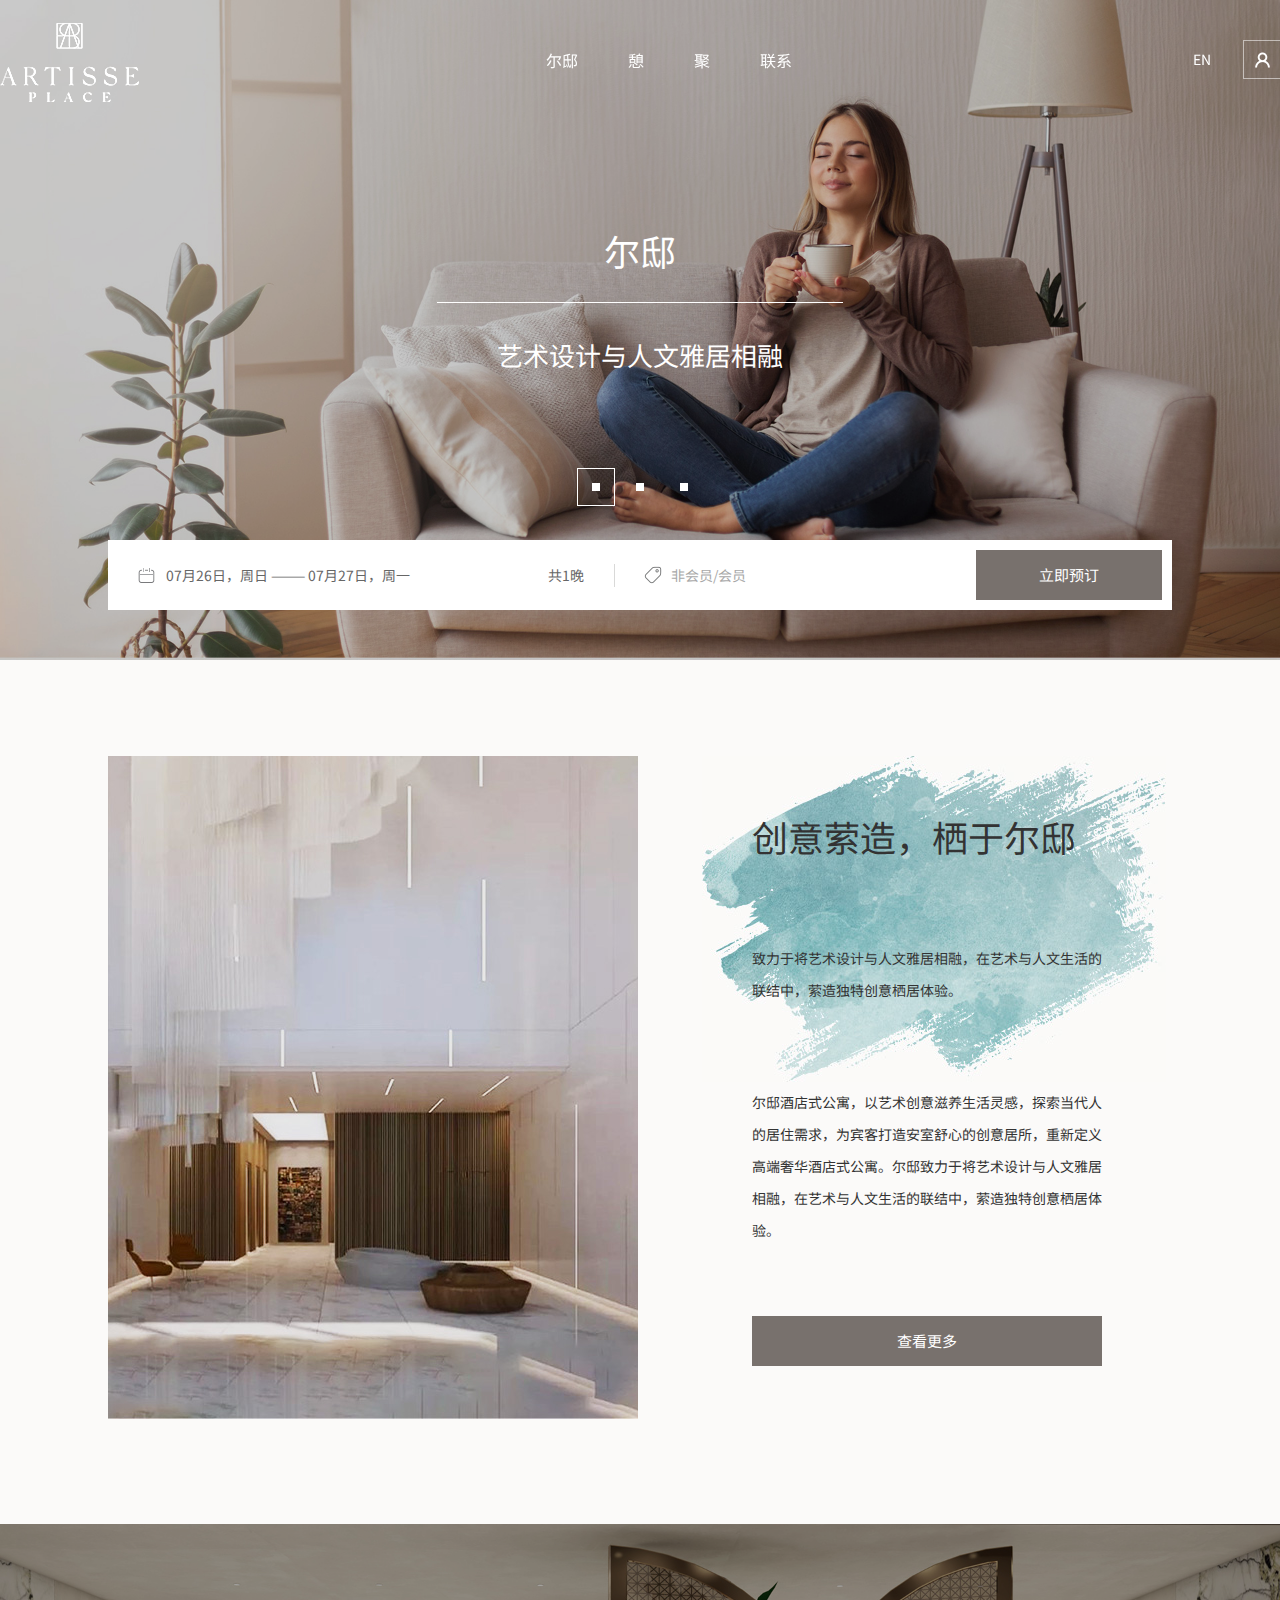
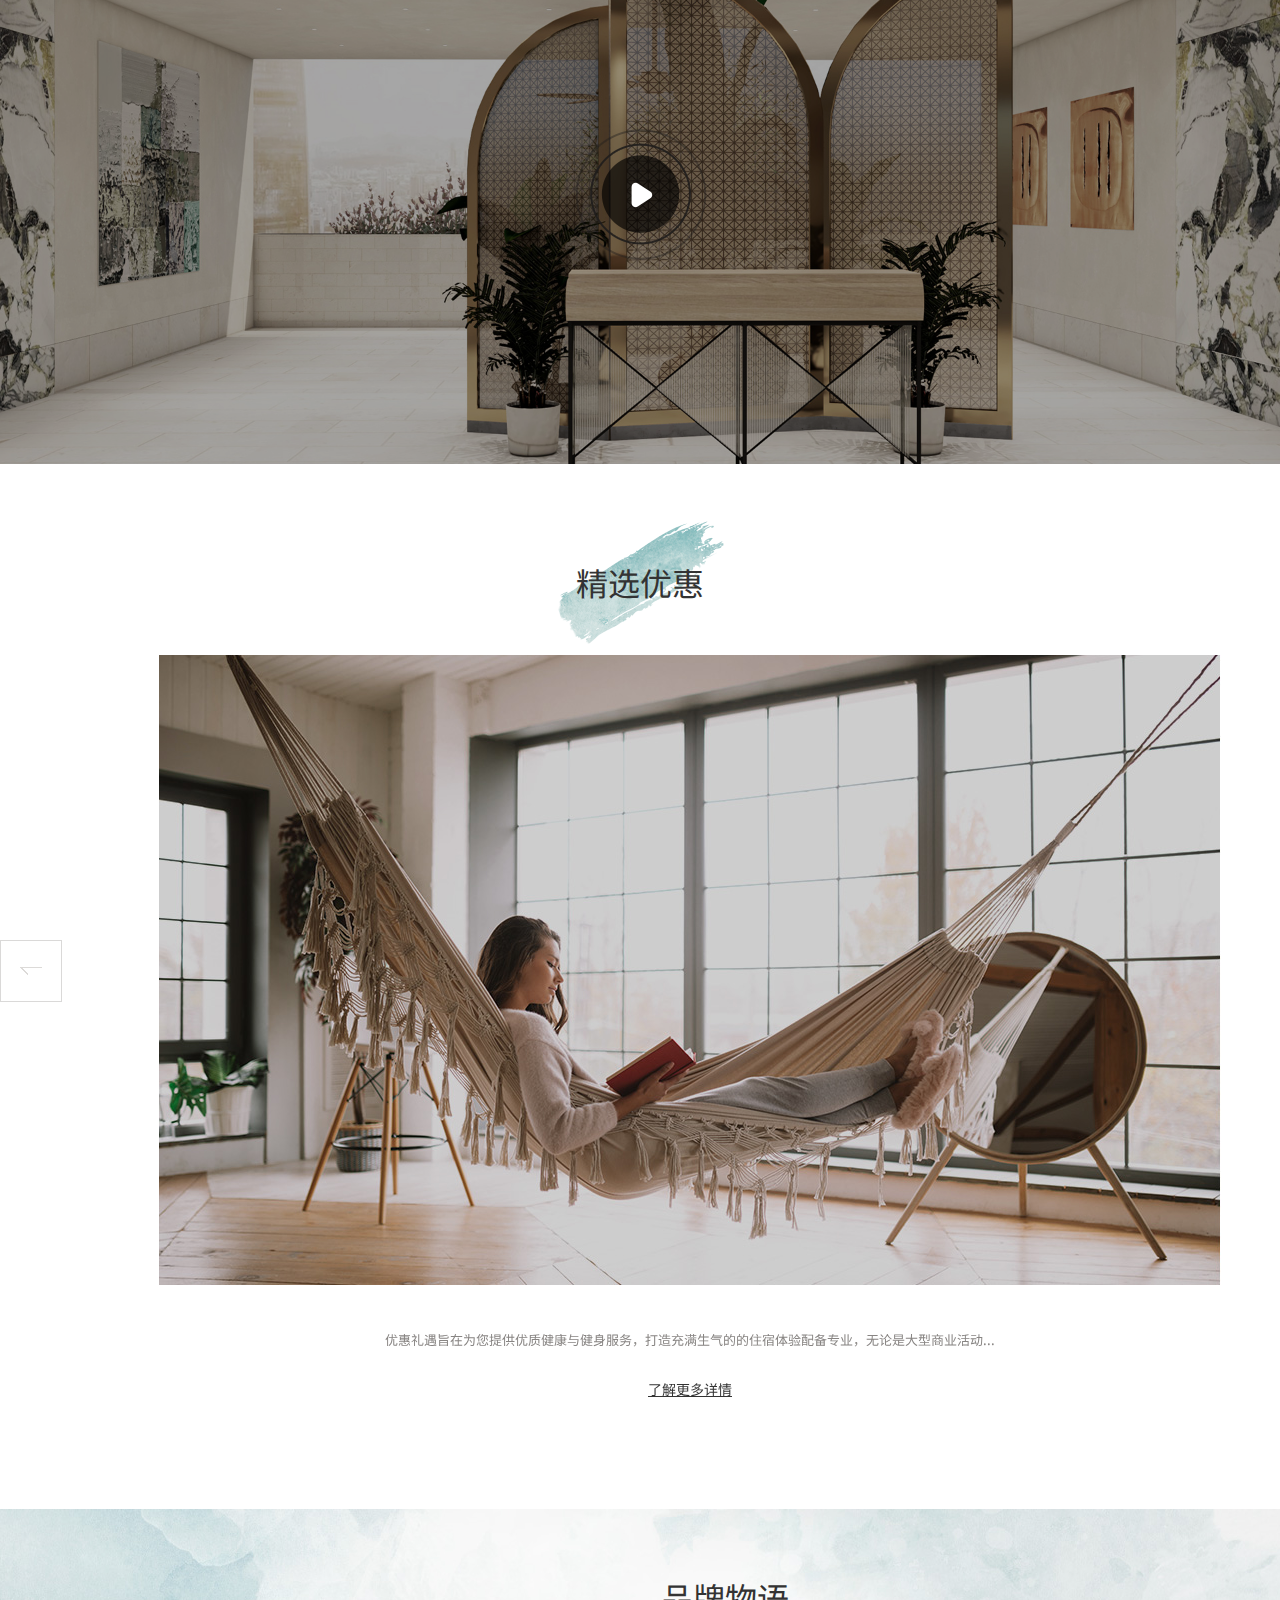
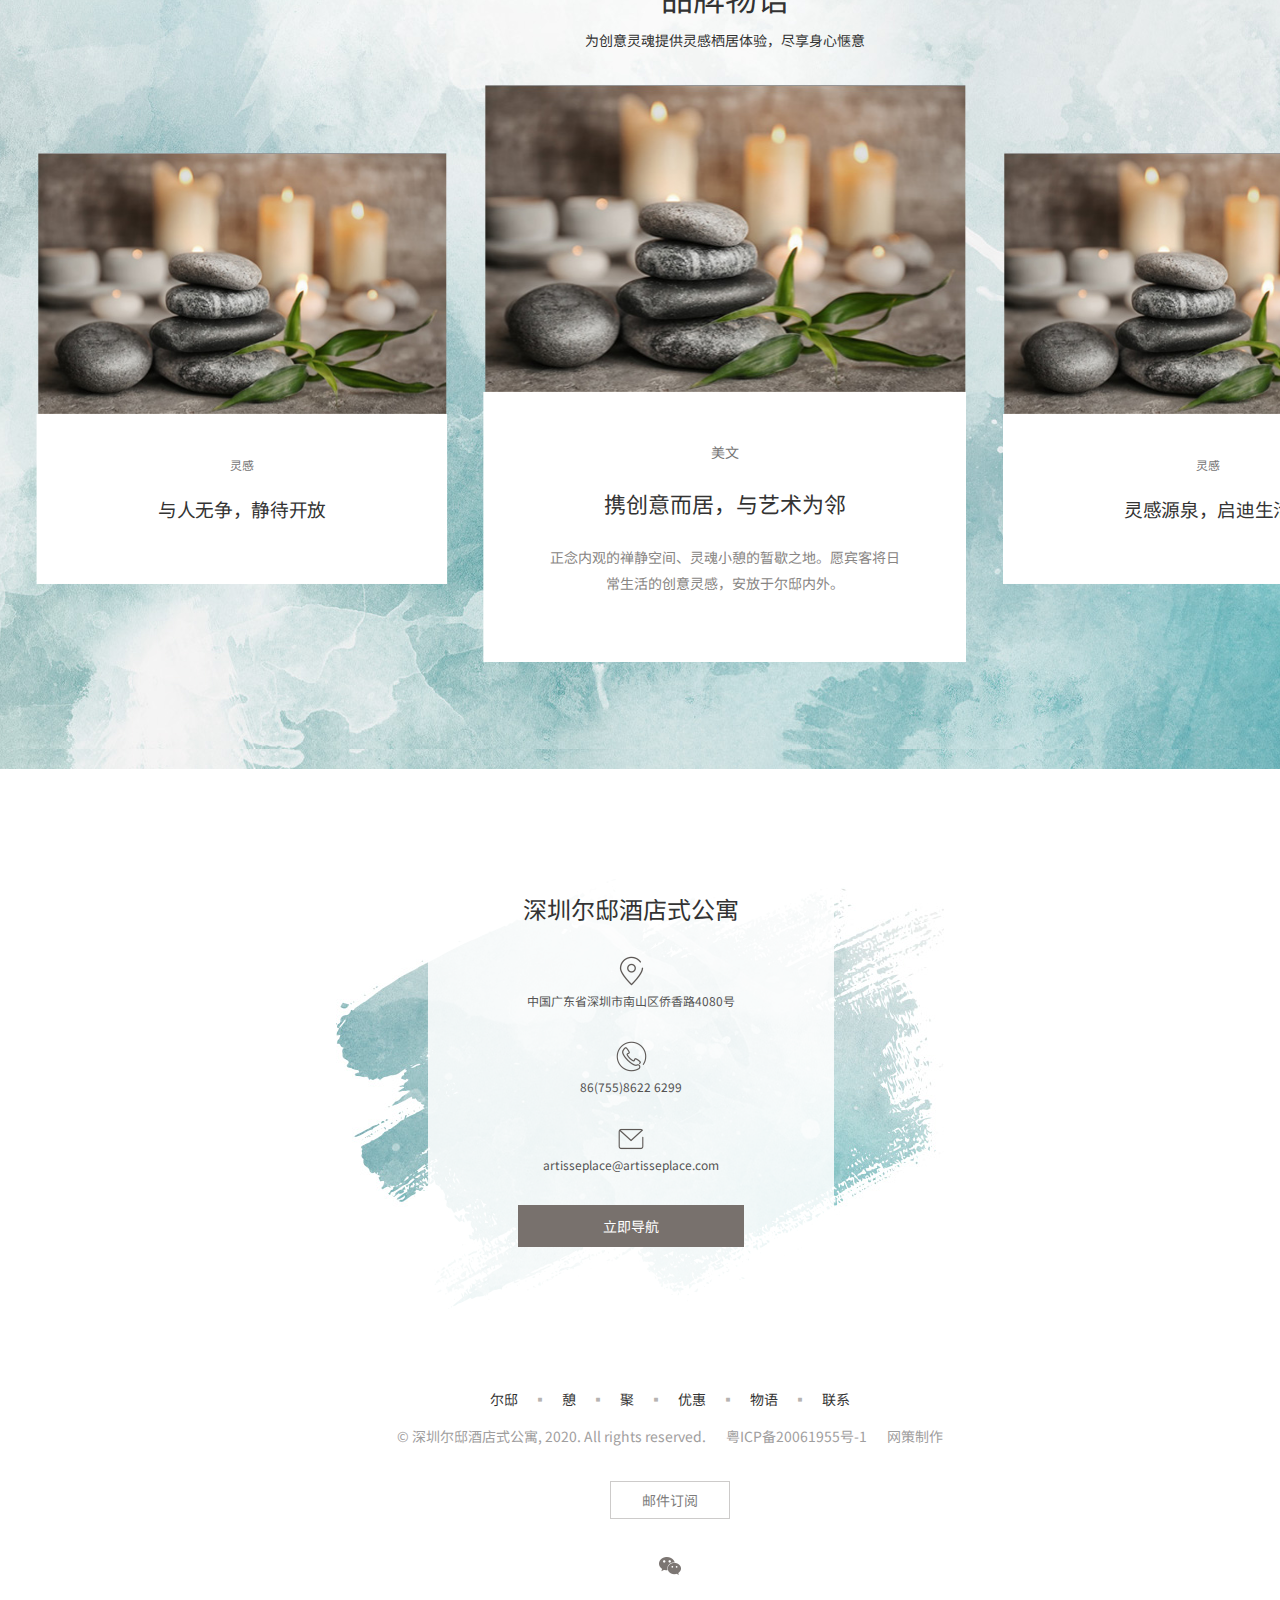
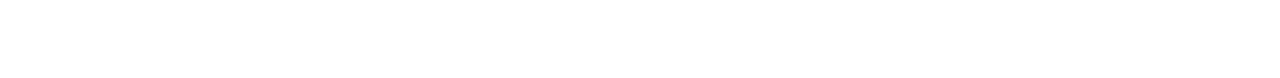
==== index.html @ f752b4be "no commit message" ====
<!DOCTYPE html>
<html>
	<head>
		<meta charset="utf-8">
		<meta http-equiv="X-UA-Compatible" content="IE=edge">
		<title>首页</title>
		<meta name="description" content="">
		<meta name=	"viewport" content="width=device-width, initial-scale=1">
		<link rel="stylesheet" href="https://fonts.googleapis.com/css?family=Noto+Sans+SC:100,300,400,500,700,900">
		<link rel="stylesheet" type="text/css" href="css/swiper.css"/>
		<link rel="stylesheet" type="text/css" href="css/date.css"/>
		<link rel="stylesheet" type="text/css" href="css/style.css"/>
		<link rel="stylesheet" type="text/css" href="css/main.css"/>
		<style type="text/css">
			
		</style>
	</head>
	<body>
		<div class="header">
			<div class="inner">	
				<div class="logo">
					<a href="index.html">
						<img src="images/logo.png" >
						<img class="i2" src="images/logoac.png" >
					</a>
				</div>
				<ul class="nav">
					<li><a href="index.html">尔邸</a></li>
					<li><a href="#about">憩</a></li>
					<li><a href="#room">聚</a></li>
					<li><a href="#concact">联系</a></li>
				</ul>
				<a href="" class="lang">预订</a>
				<a href="" class="lang imember"></a>
				<a href="" class="langN">EN</a>
			</div>
		</div>
		<div class="banner">
			<div class="swiper-container">
				<div class="swiper-wrapper">
					<div class="swiper-slide">
						<div class="img">
							<img src="images/banner_01.jpg" >
							<b></b>
						</div>
						<div class="cont">
							<h3>尔邸</h3>
							<p>艺术设计与人文雅居相融</p>	
						</div>
					</div>
					<div class="swiper-slide">
						<div class="img">
							<img src="images/banner_01.jpg" >
							<b></b>
						</div>
						<div class="cont">
							<h3>尔邸</h3>
							<p>艺术设计与人文雅居相融2</p>	
						</div>
					</div>
					<div class="swiper-slide">
						<div class="img">
							<img src="images/banner_01.jpg" >
							<b></b>
						</div>
						<div class="cont">
							<h3>尔邸</h3>
							<p>艺术设计与人文雅居相融3</p>	
						</div>
					</div>
				</div>
				<div class="swiper-pagination"></div>
			</div>
			<div class="book">
				<div class="idate">
					<div class="l">
						<span class="in"></span>
						<input type="text" id="beginDate" name="beginDate" class="date-check date_input start_data  gundong out-store"
						  readonly>
						   ——— 
						<span class="out"></span>
						<input type="text" id="endDate" name="endDate" class="date-leave date_input end_data gundong lean-store"
						  readonly>
					</div>
					<span class="r">
						共1晚
					</span>
					<div class="sy_pop_fix" style="position: relative;display: none;">
					  <div class="date_box">
					    <div class="zb_jt_up"><i class="jt_top"></i></div>
					    <div class="date_fix">
					      <div class="date_float fl" id="time_first">
					        <ul class="date_top">
					          <li class="date_left_j">
					            <div class="date_jt_icon"><i></i></div>
					          </li>
					          <code>2018</code>年
					          <label>9</label>月
					        </ul>
					        <dl class="date_dl">
					          <dt>
					            <a>日</a><a>一</a><a>二</a><a>三</a><a>四</a><a>五</a><a>六</a>
					          </dt>
					          <dd class="date_dd"><a trq="2018/09/01" txq="周六" class="date_ddhui"
					              style="margin-left: 246px;">1</a><a trq="2018/09/02" txq="周日" class="date_ddhui">2</a><a
					              trq="2018/09/03" txq="周一" class="date_ddhui">3</a><a trq="2018/09/04" txq="周二"
					              class="date_ddhui">4</a><a trq="2018/09/05" txq="周三" class="date_ddhui">5</a><a trq="2018/09/06"
					              txq="周四" class="date_ddhui">6</a><a trq="2018/09/07" txq="周五" class="date_ddhui">7</a><a
					              trq="2018/09/08" txq="周六" class="date_ddhui">8</a><a trq="2018/09/09" txq="周日"
					              class="date_ddhui">9</a><a trq="2018/09/10" txq="周一" class="date_ddhui">10</a><a
					              trq="2018/09/11" txq="周二" class="date_ddhui">11</a><a trq="2018/09/12" txq="周三"
					              class="date_ddhui">12</a><a trq="2018/09/13" txq="周四" class="date_ddhui">13</a><a
					              trq="2018/09/14" txq="周五" class="date_ddhui">14</a><a trq="2018/09/15" txq="周六"
					              class="date_ddhui">15</a><a trq="2018/09/16" txq="周日" class="date_ddhui">16</a><a
					              trq="2018/09/17" txq="周一" class="date_ddhui">17</a><a trq="2018/09/18" txq="周二"
					              class="date_ddhui">18</a><a trq="2018/09/19" txq="周三" class="date_ddhui">19</a><a
					              trq="2018/09/20" txq="周四" class="date_ddhui">20</a><a trq="2018/09/21" txq="周五">21</a><a
					              trq="2018/09/22" txq="周六">22</a><a trq="2018/09/23" txq="周日">23</a><a trq="2018/09/24"
					              txq="周一">24</a><a trq="2018/09/25" txq="周二">25</a><a trq="2018/09/26" txq="周三">26</a><a
					              trq="2018/09/27" txq="周四">27</a><a trq="2018/09/28" txq="周五">28</a><a trq="2018/09/29"
					              txq="周六">29</a><a class="dd_alast" trq="2018/09/30" txq="周日" trql="2018/10/01" txql="周一">30</a>
					          </dd>
					        </dl>
					      </div>
					      <div class="date_float fl" id="time_second">
					        <ul class="date_top">
					          <li class="date_right_j">
					            <div class="date_jt_icon"><i></i></div>
					          </li>
					          <code>2018</code>年
					          <label>10</label>月
					          <span class="date_close"></span>
					        </ul>
					        <dl class="date_dl">
					          <dt>
					            <a>日</a><a>一</a><a>二</a><a>三</a><a>四</a><a>五</a><a>六</a>
					          </dt>
					          <dd class="date_dd"><a trq="2018/10/01" txq="周一" style="margin-left: 41px;">1</a><a trq="2018/10/02"
					              txq="周二">2</a><a trq="2018/10/03" txq="周三">3</a><a trq="2018/10/04" txq="周四">4</a><a
					              trq="2018/10/05" txq="周五">5</a><a trq="2018/10/06" txq="周六">6</a><a trq="2018/10/07"
					              txq="周日">7</a><a trq="2018/10/08" txq="周一">8</a><a trq="2018/10/09" txq="周二">9</a><a
					              trq="2018/10/10" txq="周三">10</a><a trq="2018/10/11" txq="周四">11</a><a trq="2018/10/12"
					              txq="周五">12</a><a trq="2018/10/13" txq="周六">13</a><a trq="2018/10/14" txq="周日">14</a><a
					              trq="2018/10/15" txq="周一">15</a><a trq="2018/10/16" txq="周二">16</a><a trq="2018/10/17"
					              txq="周三">17</a><a trq="2018/10/18" txq="周四">18</a><a trq="2018/10/19" txq="周五">19</a><a
					              trq="2018/10/20" txq="周六">20</a><a trq="2018/10/21" txq="周日">21</a><a trq="2018/10/22"
					              txq="周一">22</a><a trq="2018/10/23" txq="周二">23</a><a trq="2018/10/24" txq="周三">24</a><a
					              trq="2018/10/25" txq="周四">25</a><a trq="2018/10/26" txq="周五">26</a><a trq="2018/10/27"
					              txq="周六">27</a><a trq="2018/10/28" txq="周日">28</a><a trq="2018/10/29" txq="周一">29</a><a
					              trq="2018/10/30" txq="周二">30</a><a class="dd_alast" trq="2018/10/31" txq="周三" trql="2018/11/01"
					              txql="周四">31</a></dd>
					        </dl>
					      </div>
					    </div>
					  </div>
					</div>
				</div>
				<div class="ismember">
					非会员/会员
					<span class="b"></span>
				</div>
				<a href="" class="hover btns">立即预订</a>
			</div>
		</div>
		<div class="tag" id="about"></div>
		<div class="about">
			<div class="inners clear">
				<div class="l">
					<img src="images/iimg_03.jpg" >
				</div>
				<div class="r">
					<h3>创意萦造，栖于尔邸</h3>
					<p>致力于将艺术设计与人文雅居相融，在艺术与人文生活的联结中，萦造独特创意栖居体验。</p>
					<p>尔邸酒店式公寓，以艺术创意滋养生活灵感，探索当代人的居住需求，为宾客打造安室舒心的创意居所，重新定义高端奢华酒店式公寓。尔邸致力于将艺术设计与人文雅居相融，在艺术与人文生活的联结中，萦造独特创意栖居体验。</p>
					<a href="" class="hover btn">查看更多</a>
				</div>
			</div>
		</div>
		<div class="ivideo">
			<video id="ivideo" loading="lazy" poster="images/iimg_10.jpg">
				<source src="images/video.mp4">
			</video>
			<b></b>
			<img class="img" src="images/vp.png" >
		</div>
		<h3 class="ititle">精选优惠</h3>
		<div class="swiper-container inners iyouhui">
			<div class="swiper-wrapper">
				<div class="swiper-slide">
					<div class="c">
						<img src="images/iimg_13.jpg" >
						<p>优惠礼遇旨在为您提供优质健康与健身服务，打造充满生气的的住宿体验配备专业，无论是大型商业活动...</p>
						<a href="">了解更多详情</a>
					</div>
				</div>
				<div class="swiper-slide">
					<div class="c">
						<img src="images/iimg_13.jpg" >
						<p>优惠礼遇旨在为您提供优质健康与健身服务，打造充满生气的的住宿体验配备专业，无论是大型商业活动...</p>
						<a href="">了解更多详情</a>
					</div>
				</div>
			</div>
			<div class="swiper-button-next"></div>
			<div class="swiper-button-prev"></div>
		</div>
		<div class="ipinpai">
			<div class="inner">
				<img class="bg" src="images/bg_16.jpg" >
				<div class="swiper-container">
					<h2>品牌物语</h2>
					<p class="p3">为创意灵魂提供灵感栖居体验，尽享身心惬意</p>
					<div class="swiper-wrapper">
						<div class="swiper-slide">
							<img src="images/iimg_17.jpg" >
							<div class="c">
								<p class="p">美文</p>
								<h3>携创意而居，与艺术为邻</h3>
								<p class="p2">正念内观的禅静空间、灵魂小憩的暂歇之地。愿宾客将日常生活的创意灵感，安放于尔邸内外。</p>
							</div>
						</div>
						<div class="swiper-slide">
							<img src="images/iimg_17.jpg" >
							<div class="c">
								<p class="p">灵感</p>
								<h3>灵感源泉，启迪生活</h3>
								<p class="p2">正念内观的禅静空间、灵魂小憩的暂歇之地。愿宾客将日常生活的创意灵感，安放于尔邸内外。</p>
							</div>
						</div>
						<div class="swiper-slide">
							<img src="images/iimg_17.jpg" >
							<div class="c">
								<p class="p">灵感</p>
								<h3>与人无争，静待开放</h3>
								<p class="p2">正念内观的禅静空间、灵魂小憩的暂歇之地。愿宾客将日常生活的创意灵感，安放于尔邸内外。</p>
							</div>
						</div>
					</div>
				</div>
				<div class="swiper-button-next"></div>
				<div class="swiper-button-prev"></div>
			</div>
		</div>
		<div class="concact">
			<div class="c">
				<h3>深圳尔邸酒店式公寓</h3>
				<img src="./images/dizhi.png" >
				<p>中国广东省深圳市南山区侨香路4080号</p>
				<img src="./images/tel.png" >
				<p>86(755)8622 6299</p>
				<img src="./images/email.png" >
				<p>artisseplace@artisseplace.com</p>
				<a href="https://amap.com/search?query=南山区侨香路4080号" class="hover btn" target="_blank">立即导航</a>
			</div>
		</div>
		<div class="inner footer">
			<p class="p1"><a href="#room">尔邸</a><i>▪</i><a href="#about">憩</a><i>▪</i><a href="#sheshi">聚</a><i>▪</i><a href="#contact">优惠</a><i>▪</i><a href="#contact">物语</a><i>▪</i><a href="#contact">联系</a></p>
			<p class="p2">© 深圳尔邸酒店式公寓, 2020. All rights reserved.<a href="http://beian.miit.gov.cn" target="_blank">粤ICP备20061955号-1</a><a href="http://www.net-tactic.com/" target="_blank">网策制作</a></p>
			<a href="mailto:artisseplace@artisseplace.com" class="iemail">邮件订阅</a>
			<div class="hover wechat">
				<div class="wechati">
					官方微信
					<img src="images/wechati.png" >
				</div>
			</div>
		</div>
	</body>
	<script src="js/jquery.js" type="text/javascript" charset="utf-8"></script>
	<script src="js/date.js" type="text/javascript" charset="utf-8"></script>
	<script src="js/swiper.js" type="text/javascript" charset="utf-8"></script>
	<script src="js/main.js" type="text/javascript" charset="utf-8"></script>
	<script type="text/javascript">
		function nav(top){
			if(top>0){
				$('.header').addClass('ac');
			}else{
				$('.header').removeClass('ac');
			}
		};
		$(document).scroll(function(){
			nav($(this).scrollTop());
		});
		nav($(document).scrollTop());
		
		$('.ivideo .img').click(function(){
			$(this).hide();
			document.getElementById('ivideo').play();
		});
		
		var swiper = new Swiper('.banner .swiper-container', {
				pagination: '.banner .swiper-pagination',
				paginationClickable: true,
				effect: 'fade'
			});
		var swiper2 = new Swiper('.swiper-container.iyouhui', {
				nextButton: '.iyouhui .swiper-button-next',
				prevButton: '.iyouhui .swiper-button-prev',
			});
		var swiper3 = new Swiper('.ipinpai .swiper-container', {
				slidesPerView: 3,
				centeredSlides: true,
				loop: true,
				nextButton: '.ipinpai .swiper-button-next',
				prevButton: '.ipinpai .swiper-button-prev',
			});
	</script>
</html>
---- css/date.css ----
@charset "utf-8";
.date_box{  position:absolute; left:50%; margin-left:-335px;  top:176px;width:658px; height:377px;background-color:#fff; border: 1px solid #d4d4d4; border-radius:5px; -webkit-border-radius:5px;-moz-border-radius:5px;-o-border-radius:5px;  z-index:100;font-family:"微软雅黑";color:#000; font-size:12px; display:none;}
.date_box div.zb_jt_up{ width: 20px;height: 10px; overflow:hidden; display: inline-block;left:50%;margin-left:-292px;position:absolute;top:-8px;}
.date_box i.jt_top{background-position:-294px 0;width:400px; height: 322px;position: relative\9;left:-294px\9;top: 0px\9;}
.date_float{width:288px;display: inline-block;}
/* #time_first{ margin:0px 40px 0 18px;} */
#time_second{margin-left: 75px;}
.date_top{
  text-align:center; 
  position:relative !important; 
  line-height:18px !important; 
  font-size:20px; 
  color:#535353; 
  width:288px !important; 
  padding:23px 0px 23px; 
  float:left;
  height: auto  !important;
  border: none  !important;
}

.date_left_j{ cursor:pointer;width:25px;height:25px; position:absolute; left:0px; top:17px; overflow:hidden; background:#fff; border:1px solid #90704D; border-radius:50%;-webkit-border-radius:50%;-moz-border-radius:50%;-o-border-radius:50%; }
.date_left_j div.date_jt_icon{ width: 10px; height: 16px; overflow:hidden; margin:4px 0 0 6px;}
.date_left_j div.date_jt_icon i{ background-position:-89px -24px; width: 400px;height:322px; position: relative\9;left:-89px\9;
top: -24px\9;}
.date_left_j.jton{background:#90704D;}
.date_left_j.jton div.date_jt_icon i{background-position:-103px -24px; width: 400px;height:322px; position: relative\9;left:-103px\9;
top: -24px\9;}
.date_right_j{ cursor:pointer;width:25px;height:25px; position:absolute; right:0; top:17px; overflow:hidden;background:#fff; border:1px solid #90704D; border-radius:50%;-webkit-border-radius:50%;-moz-border-radius:50%;-o-border-radius:50%; }
.date_right_j div.date_jt_icon{ width: 10px; height: 16px; overflow:hidden; margin:4px 0 0 8px;}
.date_right_j div.date_jt_icon i{background-position:-117px -24px;width: 400px;height:322px; position: relative\9;left:-117px\9;
top: -24px\9;}
.date_right_j.jton{background:#90704D;}
.date_right_j.jton div.date_jt_icon i{background-position:-131px -24px;width: 400px;height:322px; position: relative\9;left:-131px\9;
top: -24px\9;}
.date_top code{ font-family:"微软雅黑";}
.date_top label{font-family:"微软雅黑";}

.date_dl{ width:288px; float:left; height:299px; overflow:hidden;}
.date_dl dt{ width:288px; float:left;overflow:hidden; height:21px; line-height:21px; font-size:14px; color:#b0b0b0; margin-bottom:4px;}
.date_dl dt a{ font-size:14px;color:#535353; cursor:default; width:41px; float:left; _display:inline; text-align:center;}

.date_dl dd{ width:288px; float:left; overflow:hidden; height:277px;line-height:42px;color:#ee7307; text-align:center;}
.date_dl dd a{cursor:pointer; width:42px; height:35px;float:left;_display:inline; text-align:center; font-size: 16px; line-height:35px; color:#535353; background-color:#fff; border:1px solid #bcbcbc; margin-right:-1px;margin-bottom:-1px;}
.date_dl dd a:hover{color:#fff;  background-color:#C0191F;}
.date_dl dd a.date_ddhui{color:#d4d4d4; cursor:default; background-color:#fff;}

.date_check{ width:290px; padding:116px 0px 104px 0px; font:normal 20px/20px "微软雅黑"; color:#b0b0b0; text-align:center;}
.date_check b{display:block; font:normal 100px/100px "微软雅黑"; color:#8d8b00; padding:18px 0px 23px 0px;}
.date_check span{ font-size:16px;}
.date_check code{ font-size:16px; padding-left:21px;}
.date_box.right div.zb_jt_up{margin-left:-85px;}
.date_dl dd a.hover_before{ color:#000; background:#f5f5f5;}
.date_dl dd a.date_cur,.date_dl dd a.hover_before:hover{color:#fff;  background-color:#78716d;}
.date_dl dd a.cur{color:#d4d4d4; cursor:default; background-color:#fff;}
.sy_pop_fix .date_box.right div.zb_jt_up{margin-left:-70px;}



/* 首页 */
.data-shijiantime{
	position: absolute;
	top: 55px;
	left: 0;
	width: 731px;
	height: 315px;
	background: #fff;
  overflow: hidden;
  display: none;
}
.sdag-sanvf{
	position: relative;
}
.date_box{
	
	top:42px;
	left: 334px;
	border-radius: 2;
	border-color:#d7d7d7;
	width: 731px;
	height: 315px;
	display: block;
}
.date_left_j{
	border:none;
	background: url(../images/iconleft.png) no-repeat center !important;
}
.date_right_j{
	border:none;
	background: url(../images/iconright.png) no-repeat center !important;
}
.date_dl dd a{
	border:none;
}
/* .date_dl dd a.hover_before{
	background: #e1eef8;
} */
.date_dl dd a:hover,.date_dl dd a.date_cur,.date_dl dd a.hover_before:hover{
	background: #78716d;
	color:#fff;
}
.date_dl dt{
	border-bottom: 2px solid #e6e6e6;
	padding-bottom: 10px;
}
---- css/style.css ----
* {
	padding: 0;
	margin: 0;
	font-family: 'Noto Sans SC', Arial, Helvetica, sans-serif;
}

h1,
h2,
h3,
h4,
h5,
h6,i {
	font-weight: normal;
	font-style: inherit;
}

input {
	outline: none;
	font-size: 14px;
}

ul,
ol,
dl {
	list-style: none;
}

a {
	text-decoration: none;
	color: #333;
}
img{
	max-width: 100%;
	max-height: 100%;
	border: 0;
	vertical-align: middle;
}
.inner,.inners,.innern{
	width: 	1340px;
	margin: 0 auto;
	position: relative;
}
.inners{
	width: 1064px;
}
.innern{
	width: 1200px;
}
body,
html {
	color: #333;
	font-size: 14px;
	overflow-x: hidden;
}
a:hover {
	text-decoration: underline;
}
.hover:hover{
	opacity: .8;
}
.clear{
	overflow: hidden;
}
.header{
				height: 120px;
				line-height: 120px;
				position: fixed;
				width: 100%	;
				z-index: 999;
				transition: all .5s;
			}
			.header .logo{
				float: left;
			}
			.header .logo .i2,.header.ac .logo img{
				display: none;
			}
			.header.ac .logo .i2{
				display: inline;
			}
			.header .nav{
				float: left;
				padding-left: 382px;
			}
			.header .lang{
				float: right;
				height: 37px;
				line-height: 37px;
				text-align: center;
				border: 1px solid #fff;
				border-color: rgba(255,255,255,.54);
				color: #fff;
				margin: 40px 0 0;
				padding: 0 15px;
			}
			.header .imember{
				padding: 0;
				border-right: none;
				width: 36px;
				background: url(../images/user.png) no-repeat center;
			}
			.header.ac .lang{
				border-color: #ddd;
				color: #fff;
				background-color: #736c68;
				border-color: #736c68;
			}
			.header.ac .langN{
				color: #5c5957;
			}
			.header.ac .imember{
				background-color: #827b76;
				border-color: #827b76;
			}
			.header.ac{
				background: #fff;
				box-shadow: 0 0 5px #ddd;
				transition: all .5s;
			}
			.header .nav li{
				float: left;
				padding: 0 25px;
				font-size: 16px;
			}
			.header .nav a{
				color: #fff;
			}
			.header.ac .nav a{
				color: #333;
			}
			.banner{
				/* height: 100vh; */
				position: relative;	
			}
			.banner .img img,.banner .img video{
				width: 100%;
				height: 100%;
				max-width: inherit;
				object-fit: cover;
				display: block;
			}
			.banner .img{
				position: relative;
				height: 100%;
			}
			.banner .swiper-pagination-bullet{
				background: #fff;
				border-radius: 0;
				opacity: 1;
				margin: 0 18px !important;
				position: relative;
			}
			.banner .swiper-pagination{
				bottom: 165px;
			}
			.banner .swiper-pagination-bullet-active:before{
				content: '';
				width: 36px;
				height: 36px;
				border: 1px solid #fff;
				position: absolute;
				left: -15px;
				top: -15px;
			}
			.banner b{
				position: absolute;
				width: 100%;
				height: 100%;
				background: #000;
				opacity: .21;
				filter: alpha(opacity=21);
				left: 0;
				top: 0;
			}
			.banner .cont{
				width: 406px;
				left: 50%;
				top: 30%;
				color: #fff;
				position: absolute;
				z-index: 9;
				text-align: center;
				line-height: 104px;
				margin-left: -203px;
			}
			.banner h3{
				font-size: 36px;
				border-bottom: 1px solid #fff;
			}
			.banner p{
				font-size: 26px;
			}
			.iyouhui .swiper-button-next,.iyouhui .swiper-button-prev,.ipinpai .swiper-button-next,.ipinpai .swiper-button-prev{
				width: 60px;
				height: 60px;
				border: 1px solid #969291;
				background: url(../images/arrowl.png) no-repeat center;
				transition: all .3s;
				left: 0;
				top: 285px;
				margin: 0;
			}
			.ipinpai .swiper-button-next,.ipinpai .swiper-button-prev{
				top: 445px;
				left: -62px;
			}
			.iyouhui .swiper-button-next,.ipinpai .swiper-button-next{
				background-image: url(../images/arrowr.png);
				left: auto;
				right: 0;
			}
			.ipinpai .swiper-button-next{
				right: -62px;
			}
			.iyouhui .swiper-button-prev:hover,.ipinpai .swiper-button-prev:hover{
				background: #776861 url(../images/arrowlac.png) no-repeat center;
				transition: all .3s;
			}
			.iyouhui .swiper-button-next:hover,.ipinpai .swiper-button-next:hover{
				background: #776861 url(../images/arrowrac.png) no-repeat center;
				transition: all .3s;
			}
			.hovers:hover{
				background-color: #776861 !important;
				color: #fff !important;
				transition: all .3s;
				border-color: #776861;
			}
			.footer{
				text-align: center;
				padding: 80px 0 90px;
			}
			.footer .p1 i{
				color: #b6b3b1;
				padding: 0 15px;
			}
			.footer .p2{
				color: #9f9e9e;
			}
			.footer .p2 a{
				color: #9f9e9e;
				margin-left: 20px;
			}
			.footer .p1{
				padding: 0 0 17px;
			}
			.footer .wechat{
				height: 44px;
				width: 44px;
				line-height: 44px;
				margin: 25px auto 0;
				background: url(../images/wechat.png) no-repeat center;
				position: relative;
			}
			.tag{
				position: relative;
				top: -120px;
			}
			.wechati{
				padding: 10px 15px 15px;
				box-shadow: 0 0 8px #ccc;
				font-size: 16px;
				text-align: center;
				line-height: 36px;
				background: #fff;
				width: 140px;
				position: absolute;
				bottom: 50px;
				left: -63px;
				display: none;
			}
			.wechat:hover .wechati{
				display: block;
				color: #333;
			}
---- css/main.css ----
.header .langN{
				float: right;
				line-height: 39px;
				margin: 40px 32px 0 0;
				color: #fff;
			}
			.book{
				position: absolute;
				background: #fff;
				line-height: 50px;
				height: 50px;
				left: 50%;
				margin-left: -532px;
				bottom: 50px;
				z-index: 9;
				width: 1044px;
				padding: 10px;
			}
			.idate{
				float: left;
				width: 418px;
				padding:0 30px 0 48px;
				background: url(../images/date.png) no-repeat 20px center;
				color: #666;
			}
			.idate .l{
				float: left;
				position: relative;
				width: 255px;
			}
			.idate .r{
				float: right;
			}
			.ismember{
				float: left;
				padding-left: 57px;
				position: relative;
				background: url(../images/ismember.png) no-repeat 30px center;
				color: #a8a8a8;
			}
			.ismember .b{
				position: absolute;
				width: 1px;
				height: 23px;
				background: #d9d9d8;
				top: 14px;
				left: 0;
			}
			.book .btns{
				float: right;
				width: 186px;
				text-align: center;
				color: #fff;
				background: #78716d;
				font-size: 15px;
			}
			.about{
				padding: 96px 0 105px;
				background: #fbfaf9;
			}
			.about .l{
				float: left;
			}
			.about .r{
				float: right;
				width: 350px;
				background: url(../images/bg_03.jpg) no-repeat;
				padding: 54px 70px 0 50px;
			}
			.about h3{
				font-size: 36px;
			}
			.about .r p{
				line-height: 32px;
				padding: 80px 0 0;
			}
			.about .btn{
				width: 100%;
				line-height: 50px;
				display: block;
				background: #78716d;
				text-align: center;
				font-size: 15px;
				color: #fff;
				margin: 70px 0 0;
			}
			.ivideo{
				position: relative;
			}
			.ivideo b{
				position: absolute;
				width: 100%;
				height: 100%;
				opacity: .35;
				filter: alpha(opacity=35);
				top: 0;
				left: 0;
				background: #000;
			}
			.ivideo video{
				display: block;
				width: 100%;
				object-fit:fill; 
			}
			.ivideo .img{
				position: absolute;
				left: 50%;
				top: 50%;
				margin: -65px 0 0 -65px;
				cursor: pointer;
			}
			.ititle{
				line-height: 146px;
				text-align: center;
				font-size: 32px;
				background: url(../images/ibg.png) no-repeat center;
				margin: 45px 0 0;
			}
			.iyouhui{
				width: 1380px;
			}
			.iyouhui .c{
				text-align: center;
				width: 1064px;
				margin: 0 auto;
			}
			.iyouhui .c p{
				color: #888583;
				font-size: 13px;
				padding: 45px 0 30px;
			}
			.iyouhui .c a{
				text-decoration: underline;
			}
			.swiper-button-next:after,.swiper-button-prev:after{
				display: none;
			}
			.ipinpai .swiper-slide {
			  text-align: center;
			  transition: 300ms;
			  transform: scale(0.85);
			  margin: 30px 0 0;
			}
			.ipinpai .swiper-slide-active,.ipinpai .swiper-slide-duplicate-active{
			  transform: scale(1);
			  margin: 0;
			}
			.ipinpai .inner{
				width: 1450px;
				height: 860px;
			}
			.ipinpai .c{
				height: 200px;
				background: #fff;
				padding: 0 60px;
			}
			.ipinpai .bg{
				position: absolute;
				max-width: inherit;
				max-height: inherit;
				margin-left: -235px;
				top: 0;
			}
			.ipinpai .p{
				color: #767575;
				padding: 50px 0 0;
			}
			.ipinpai .p2{
				color: #888583;
				line-height: 26px;
				display: none;
			}
			.ipinpai h3{
				font-size: 22px;
				padding: 25px 0;
			}
			.ipinpai .swiper-slide-active .c{
				height: 270px;
			}
			.ipinpai .swiper-slide-active .p2{
				display: block;
			}
			.ipinpai h2{
				font-size: 32px;
				text-align: center;
				padding: 65px 0 10px;
			}
			.ipinpai .p3{
				text-align: center;
				padding: 0 0 35px;
			}
			.ipinpai{
				margin: 110px 0;
			}
			.concact{
				width: 406px;
				padding: 0 110px 0 92px;
				margin: 0 auto;
				background: url(../images/bg_21.jpg) no-repeat;
				height: 430px;
			}
			.concact .c{
				background: #fff;
				background: rgba(255,255,255,.85);
				padding: 0 90px;
				text-align: center;
				height: 100%;
			}
			.concact .c p{
				font-size: 12px;
				line-height: 30px;
				color: #545353;
				padding: 0 0 25px;
			}
			.concact h3{
				font-size: 24px;
				padding: 12px 0 30px;
			}
			.concact .btn{
				line-height: 42px;
				display: block;
				color: #fff;
				background: #78716d;
			}
			.iemail{
				display: block;
				width: 118px;
				line-height: 36px;
				border: 1px solid #cdcbca;
				text-align: center;
				margin: 35px auto 0;
				color: #7d7c7c;
			}
			.idate .l input{
				width: 105px;
				border: none;
				height: 50px;
				color: #666;
				left: 0;
				position: absolute;
				opacity: 0;
				filter: alpha(opacity=0);
				cursor: pointer;
			}
			.idate .l #endDate{
				left: auto;
				right: 0;
			}
			.book .date_box{
				top: 60px;
				left: 277px;
				width: 700px;
				padding-left: 45px;
			}
			.header.headers{
				position: static;
			}
			.body{
				background: #f9f8f5;
			}
			.books{
				position: static;
				margin: 50px auto;
				width: auto;
			}
			.books .idate{
				width: 360px;
			}
			.books .tel{
				float: right;
				padding: 0 26px 0 40px;
			}
			.books .tel span{
				font-size: 18px;
			}
			.bookt .l{
				float: left;
			}
			.bookt .r{
				float: right;
				width: 54px;
				line-height: 54px;
				height: 54px;
				text-align: center;
				color: #fff;
				font-size: 28px;
				background: #736c68;
			}
			.bookt .rs{
				float: right;
				text-align: right;
				line-height: 27px;
				padding-right: 10px;
			}
			.bookt .rs p{
				font-size: 16px;
				font-weight: bold;
			}
			.bookt .rs a{
				color: #807b77;
				font-size: 13px;
			}
			.bookt .l h3{
				font-size: 18px;
				font-weight: bold;
				padding: 0 0 5px;
			}
			.bookt .l p{
				font-size: 13px;
			}
			.bookt .l a{
				margin: 0 55px 0 25px;
				font-weight: bold;
				text-decoration: underline;
			}
			.bookl .i{
				background: #fff;
				overflow: hidden;
				border: 1px solid #e5e5e5;
				margin: 40px 0 0;
			}
			.bookl .i:first-child{
				margin: 25px 0 0;
			}
			.bookl .img{
				float: left;
				position: relative;
			}
			.bookl .c{
				float: left;
				padding: 0 40px;
				border-right: 1px solid #eeede9;
				width: 380px;
				position: relative;
				height: 298px;
			}
			.bookl .c h3{
				font-size: 22px;
				font-weight: bold;
				padding: 30px 0 20px;
			}
			.bookl .c .p{
				font-size: 12px;
				line-height: 25px;
				padding: 0 0 35px;
			}
			.bookl .icon .s{
				float: left;
				text-align: center;
				padding-right: 60px;
				font-size: 12px;
			}
			.bookl .icon .ii{
				line-height: 32px;
				padding: 0 0 5px;
			}
			.bookl .icon{
				width: 450px;
			}
			.bookl .ybtn{
				position: absolute;
				width: 154px;
				line-height: 47px;
				height: 47px;
				text-align: center;
				bottom: -1px;
				left: 0;
				cursor: pointer;
				border:1px solid transparent;
			}
			.bookl .ybtn.ac{
				border-color:#E5E5E5;
				border-bottom-color: #fff;
			}
			.bookl .ybtn img{
				margin-left: 8px;
			}
			.bookl .ybtn .i2,.bookl .ybtn.ac img{
				display: none;
			}
			.bookl .ybtn.ac .i2{
				display: inline;
			}
			.bookl .check{
				float: left;
				width: 22px;
				height: 22px;
				background: url(../images/bcheck.png) no-repeat center;
				border: 1px solid #e9e6dd;
				margin: 15px 18px 0 0;
			}
			.bookl .r{
				padding: 0 40px;
				float: left;
				width: 258px;
			}
			.bookl .rr{
				float: left;
				font-size: 12px;
			}
			.bookl .rr .ys{
				text-decoration: line-through;
				color: #828282;
				font-size: 26px;
				padding-right: 10px;
			}
			.bookl .rr .ys i{
				font-size: 12px;
			}
			.bookl .rr .xj i{
				font-size: 30px;
				font-weight: bold;
			}
			.bookl .rr p{
				padding: 5px 0 0;
			}
			.bookl .p2{
				padding: 25px 0 0;
			}
			.bookl .btn{
				display: block;
				line-height: 48px;
				border: 1px solid #c4c4c4;
				font-size: 16px;
				font-weight: bold;
				text-align: center;
				margin: 115px 0 0;
			}
			.bookl .img span{
				position: absolute;
				width: 64px;
				text-align: center;
				line-height: 30px;
				color: #fff;
				font-size: 12px;
				left: 20px;
				bottom: 20px;
				background: #000;
				background: rgba(0,0,0,.54);
				cursor: pointer;
			}
			.bookl .img span img{
				margin: -2px 4px 0 0;
			}
			.bookl .b{
				width: 100%;
				float: left;
				padding: 0 0 33px;
				border-top: 1px solid #e5e5e5;
				display: none;
			}
			.bookl li{
				width: 246px;
				float: left;
				padding:35px 0 0 52px;
			}
			.bookl li .btn{
				width: 126px;
				line-height: 44px;
				margin: 10px 0 0;
			}
			.bookl .p4{
				font-size: 12px;
			}
			.bookl .p4 i{
				font-size: 24px;
				font-weight: bold;
			}
			.kefangp .layui-layer-title{
				height: 0;
			}
			.kefangp .swiper-button-next,.kefangp .swiper-button-prev{
				width: 60px;
				height: 60px;
				background: rgba(63,53,47,.7) url(../images/arrowlac.png) no-repeat center;
				transition: all .3s;
				margin: 0;
				top: 233px;
				left: 0;
			}
			.kefangp .swiper-button-next{
				background-image: url(../images/arrowrac.png);
				left: auto;
				right: 0;
			}
			.kefangp .swiper-container{
				float: left;
				width: 700px;
			}
			.kefangp .r{
				width: 356px;
				padding: 0 55px 0 30px;
				float: left;
				height: 525px;
				overflow: auto;
			}
			.kefangp .p{
				line-height: 30px;
				color: #555555;
			}
			.kefangp h4{
				font-size: 15px;
				line-height: 42px;
				padding-left: 16px;
				background: #eeeeee;
				margin: 25px 0 15px;
			}
			.kefangp li{
				line-height: 36px;
				color: #555;
				padding-left: 20px;
			}
			.kefangp li i{
				display: inline-block;
				width: 7px;
				height: 7px;
				border-radius: 50%;
				background: #555;
				vertical-align: middle;
				margin: -4px 10px 0 0;
			}
			.kefangp h3{
				line-height: 86px;
				font-size: 24px;
				margin:-20px 0 0;
			}
			.kefangpc{
				display: none;
			}
			.layui-layer-dialog.kefangp .layui-layer-content{
				padding-left: 37px;
			}
			.dpt{
				font-size: 20px;
				font-weight: bold;
				padding: 45px 0 10px;
			}
			.dianping{
				background: #fff;
				padding: 0 40px;
				border: 1px solid #e5e5e5;
				margin: 0 0 80px;
			}
			.dianping-t .l{
				float: left;
				font-size: 12px;
			}
			.dianping-t .l i{
				font-size: 30px;
				font-weight: bold;
			}
			.stars b{
				display: inline-block;
				width: 20px;
				height: 20px;
				background: url(../images/bicon8.png) no-repeat;
				margin-left: 10px;
			}
			.stars b.ac{
				background-image: url(../images/bicon7.png);
			}
			.stars{
				display: inline-block;
			}
			.dianping-t .l p{
				font-size: 14px;
			}
			.dianping-t ul{
				float: right;
				width: 690px;
			}
			.dianping-t .pro{
				height: 6px;
				display: inline-block;
				width: 185px;
				border-radius: 3px;
				background: #e6e6e6;
				vertical-align: middle;
				margin: -2px 0 0 5px;
				position: relative;
			}
			.dianping-t li{
				line-height: 40px;
				float: left;
				padding-left: 75px;
			}
			.dianping-t .pro b{
				position: absolute;
				height: 100%;
				border-radius: 3px;
				background: #736c68;
			}
			.dianping-t{
				padding: 40px 0 20px;
			}
			.dianping-l img{
				float: left;
			}
			.dianping-l .l{
				float: left;
				width: 150px;
				padding: 0 0 0 20px;
			}
			.dianping-l li{
				overflow: hidden;
				padding: 26px 0;
				border-bottom: 1px solid #f4f1ec;
			}
			.dianping-l .l b{
				font-size: 16px;
			}
			.dianping-l .l p{
				font-size: 13px;
				color: #999;
			}
			.dianping-l .p{
				float: left;
				line-height: 26px;
				width: 645px;
			}
			.dianping-l .p2{
				font-size: 13px;
				color: #999;
				float: right;
			}
			.page li{
				float: left;
				width: 34px;
				height: 34px;
				border: 1px solid #dcdcdc;
				margin-right: 10px;
				font-size: 15px;
				line-height: 34px;
				text-align: center;
				cursor: pointer;
			}
			.page li.ac{
				border-color: #736c68;
				color: #fff;
				background: #736c68;
			}
			.page li.li1{
				background: url(../images/bicon9.png) no-repeat center;
			}
			.page li.li2{
				background: url(../images/bicon10.png) no-repeat center;
			}
			.page{
				line-height: 36px;
				height: 36px;
				padding: 50px 0 75px;
			}
			.page li.li3{
				float: right;
				margin:0 0 0 10px;
			}
			.page li.li3 input{
				height: 32px;
				width: 100%;
				border: none;
				text-align: center;
			}
			.page span{
				float: right;
				font-size: 13px;
			}
			.footers{
				background: #fff;
				height: 120px;
				padding: 0;
				text-align: left;
				line-height: 120px;
				color: #949393;
			}
			.footers a{
				color: #949393;
			}
			.footers .p1{
				display: inline-block;
				padding: 0;
			}
			.footers .wechat{
				display: inline-block;
				width: auto;
				padding-left: 24px;
				background: url(../images/weixin.png) no-repeat left center;
				margin-left: 45px;
			}
			.footers .wechati{
				left: -40px;
			}
			.footers .wechats{
				background-image: url(../images/bemail.png);
			}
			.footers .p2{
				line-height: inherit;
				float: right;
			}
			.mbg img{
				max-width: inherit;
				max-width: inherit;
				margin-left: -360px;
			}
			.mdata{
				height: 50px;
				background: #fff;
				background: rgba(255,255,255,.8);
				padding: 30px;
				margin: -110px 0 0;
			}
			.mdata .l{
				float: left;
				width: 300px;
				line-height: 24px;
			}
			.mdata .l b{
				font-size: 28px;
			}
			.mdata .l p{
				color: #5d5e5e;
				font-size: 12px;
			}
			.mdata .cl{
				float: left;
				height: 50px;
				width: 50px;
				background: #736c68 url(../images/micon.png) no-repeat center;
			}
			.mdata .cr b{
				font-size: 32px;
			}
			.mdata .cr{
				float: left;
				padding: 5px 0 0 20px;
				line-height: 20px;
				font-size: 12px;
			}
			.mdata .cr p{
				color: #666;
			}
			.mdata .c{
				float: left;
				width: 255px;
			}
			.mdata .cs .cl{
				background-image: url(../images/micon2.png);
			}
			.mdata .out{
				padding-left: 34px;
				background: url(../images/micon3.png) no-repeat left center;
				float: right;
				line-height: 24px;
				margin: 12px 0 0;
			}
			.member-menu dt{
				line-height: 40px;
				font-size: 18px;
			}
			.member-menu dd{
				line-height: 30px;
			}
			.member-menu dl{
				padding: 0 0 30px;
			}
			.member-menu dd a{
				color: #666;
			}
			.member-menu{
				padding: 15px 0 0;
				float: left;
				width: 110px;
			}
			.member{
				overflow: hidden;
				padding: 40px 0 85px;
			}
			.morder{
				height: 36px;
				padding: 55px 0 30px 20px;
			}
			.morder li{
				float: left;
				width: 248px;
			}
			.morder .l{
				width: 32px;
				height: 32px;
				border: 2px solid #4e4940;
				background: url(../images/micon4.png) no-repeat center;
				float: left;
			}
			.morder .i2 .l{
				background-image: url(../images/micon5.png);
			}
			.morder .i3 .l{
				background-image: url(../images/micon6.png);
			}
			.morder .i4 .l{
				background-image: url(../images/micon8.png);
			}
			.morder .r{
				float: left;
				padding-left: 12px;
				color: #6e6b6d;
				line-height: 22px;
				margin: -5px 0 0;
			}
			.morder .i4 .r{
				margin: 0;
				line-height: 36px;
			}
			.morder .r b{
				font-size: 18px;
				color: #000;
			}
			.morder .r a{
				color: #6e6b6d;
				padding-right: 12px;
				background: url(../images/micon9.png) no-repeat right center;
			}
			.member-cont{
				background: #fff;
				float: left;
				width: 1020px;
				padding: 0 35px;
			}
			.member-cont h3{
				line-height: 56px;
				font-size: 20px;
			}
			.orderl li{
				border: 1px solid #edecea;
				margin: 0 0 10px;
			}
			.orderl .t{
				line-height: 40px;
				background: #f9f8f6;
				padding: 0 30px;
				font-size: 12px;
				color: #888;
			}
			.orderl .t span{
				padding-left: 16px;
			}
			.orderl .t i{
				color: #000;
			}
			.orderl .c{
				padding: 20px 30px;
				overflow: hidden;
			}
			.orderl .l{
				float: left;
			}
			.orderl h4{
				font-size: 18px;
				padding: 0 0 3px;
			}
			.orderl .p1{
				line-height: 25px;
				color: #646464;
			}
			.orderl .p1 i{
				padding: 0 25px 0 10px;
			}
			.orderl .r{
				float: right;
				text-align: right;
			}
			.orderl .p2 b{
				font-size: 18px;
			}
			.orderl .p2 i{
				color: #cf0e3b;
				padding-left: 14px;
			}
			.orderl .p3 a{
				display: inline-block;
				width: 92px;
				text-align: center;
				line-height: 28px;
				font-size: 12px;
				border: 1px solid #e2dfd8;
				margin-left: 17px;
			}
			.orderl .p3{
				margin: 22px 0 0;
			}
			.orderl .p3 a.a2{
				background: #736c68;
				color: #fff;
				border-color: #736c68;
			}
			.orderl{
				padding: 0 0 70px;
			}
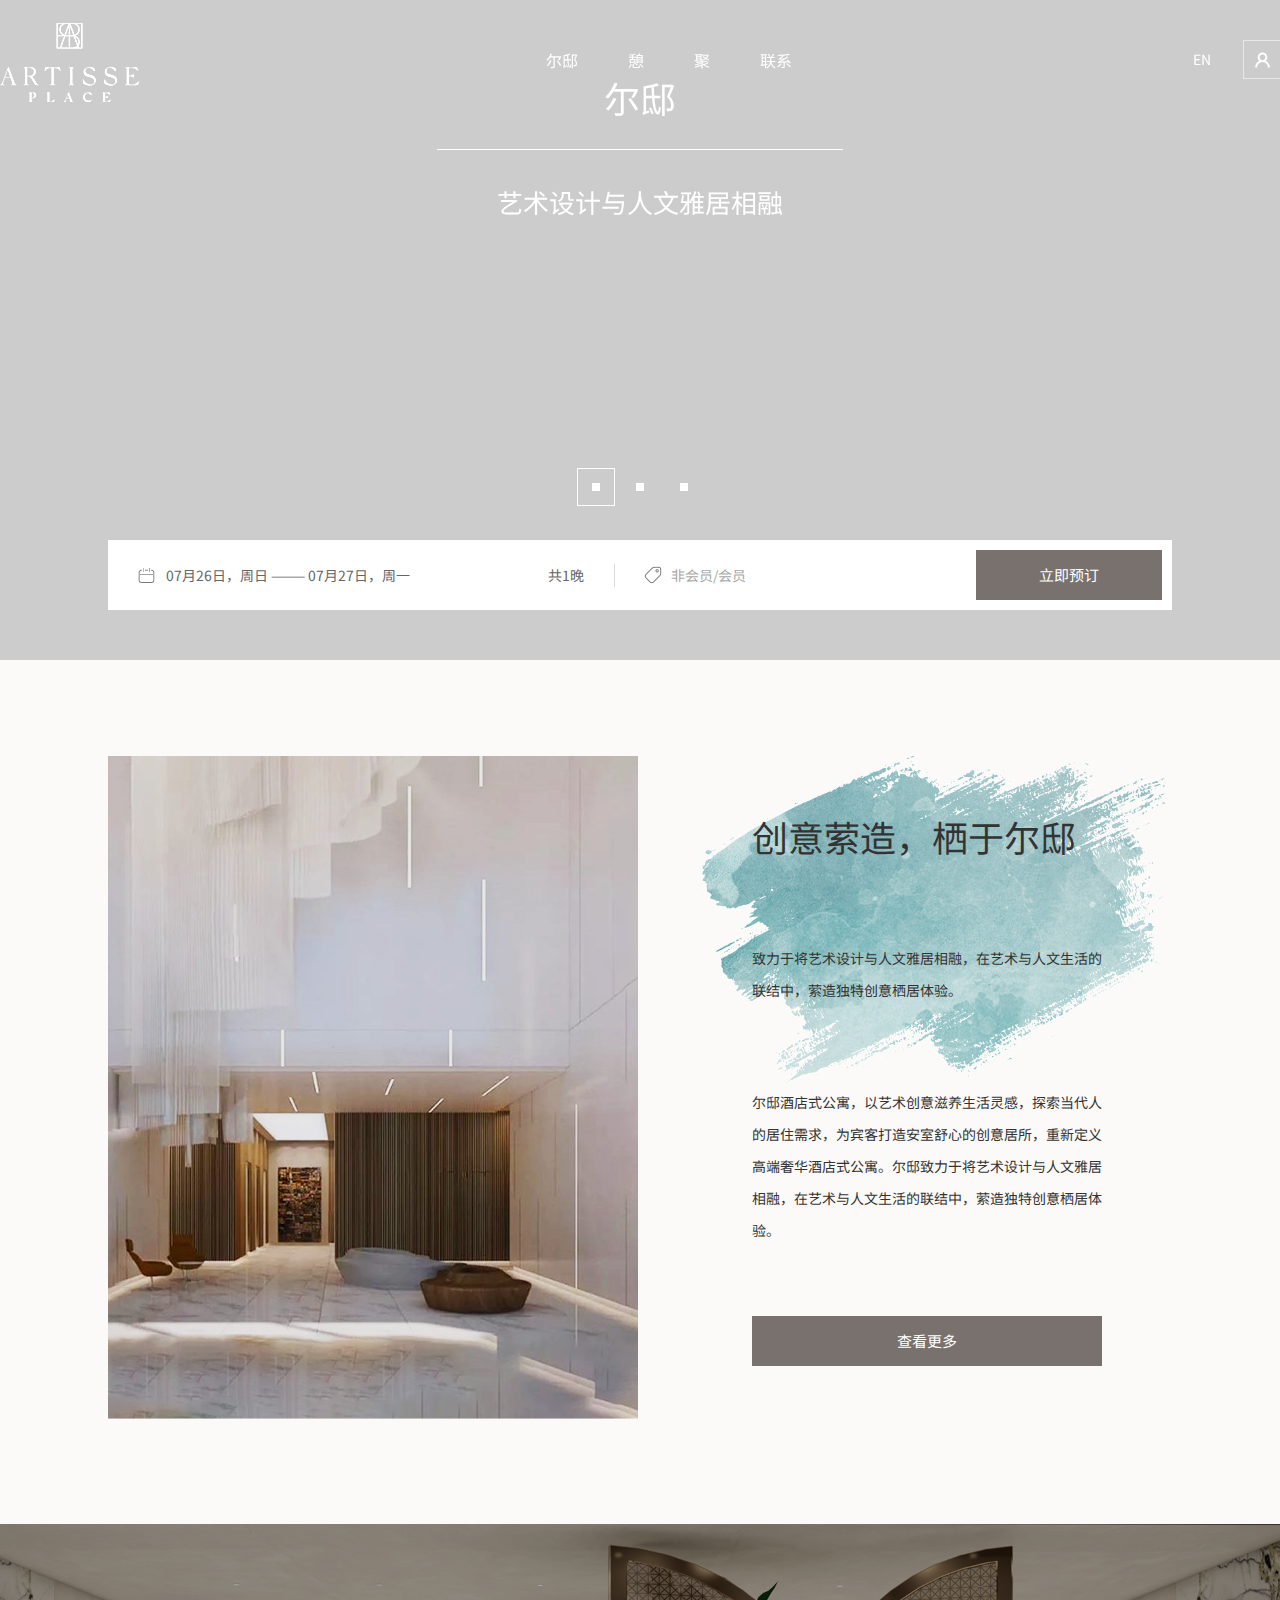
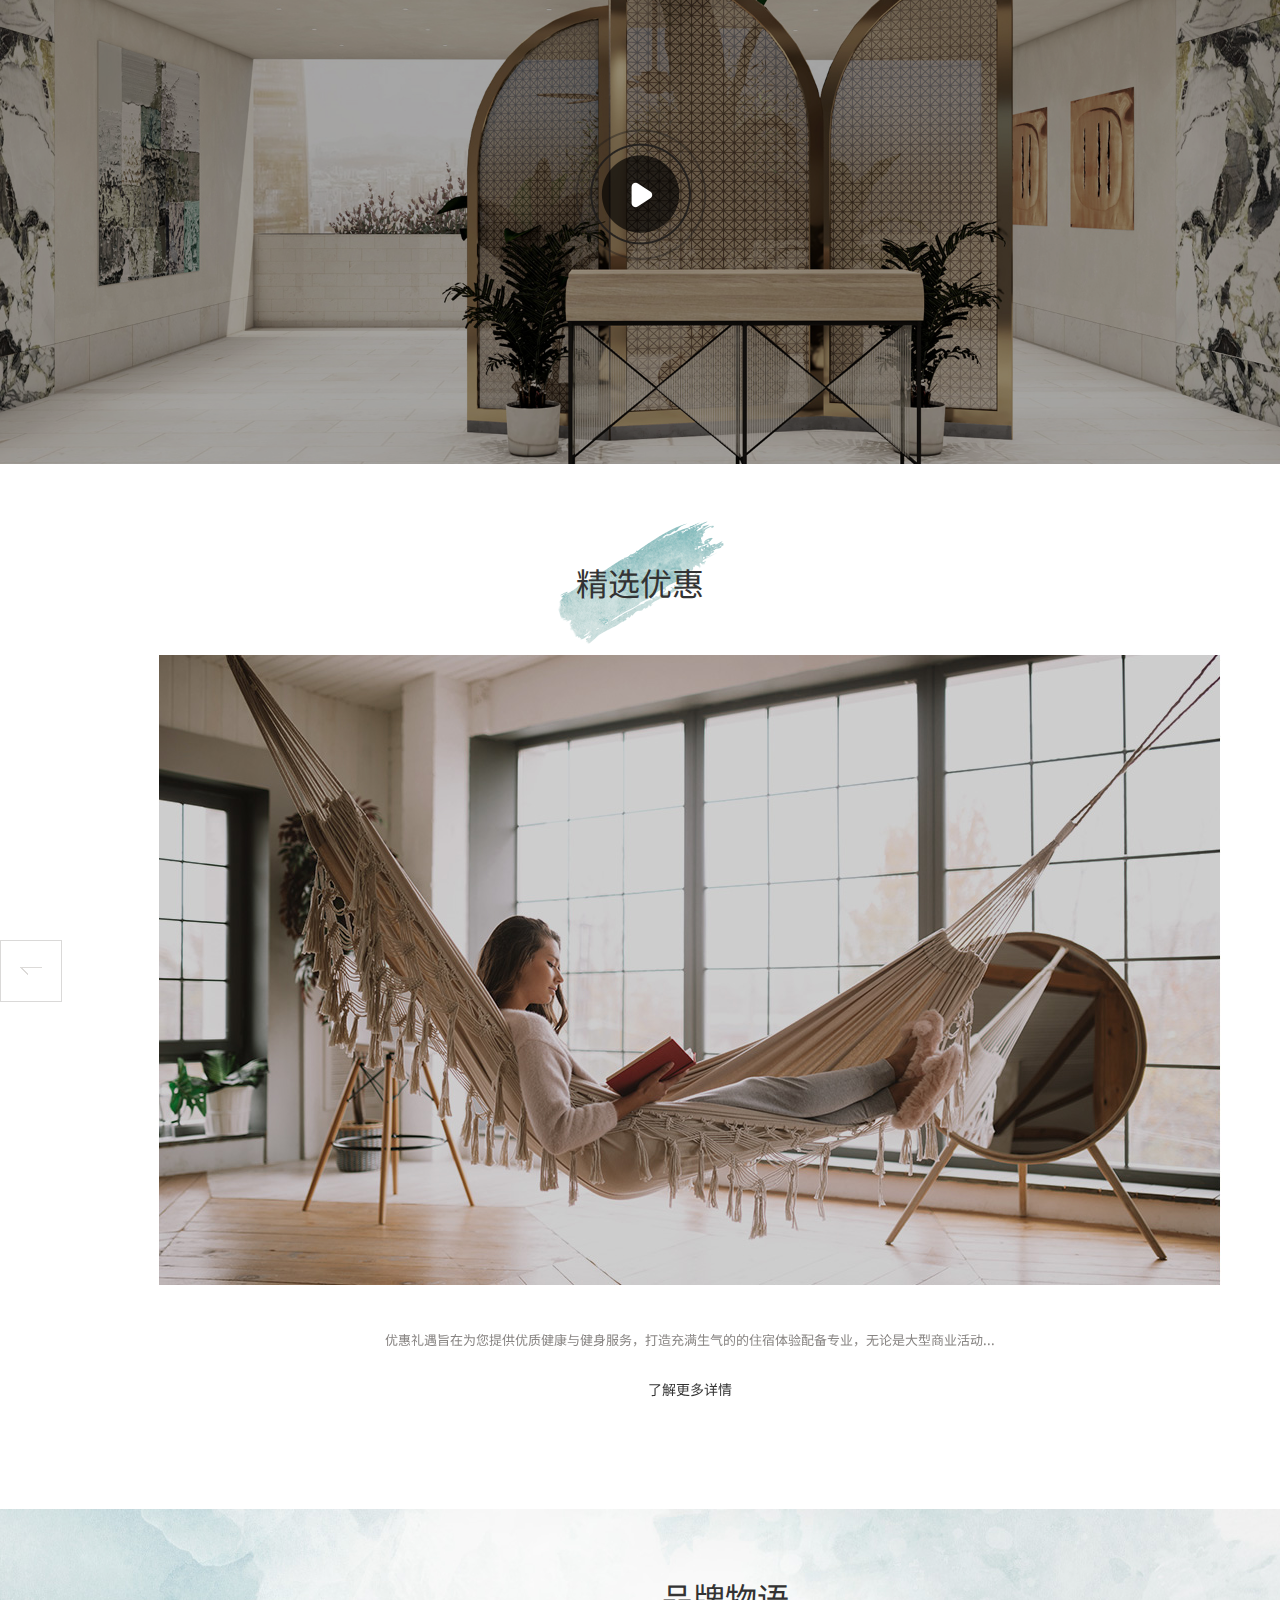
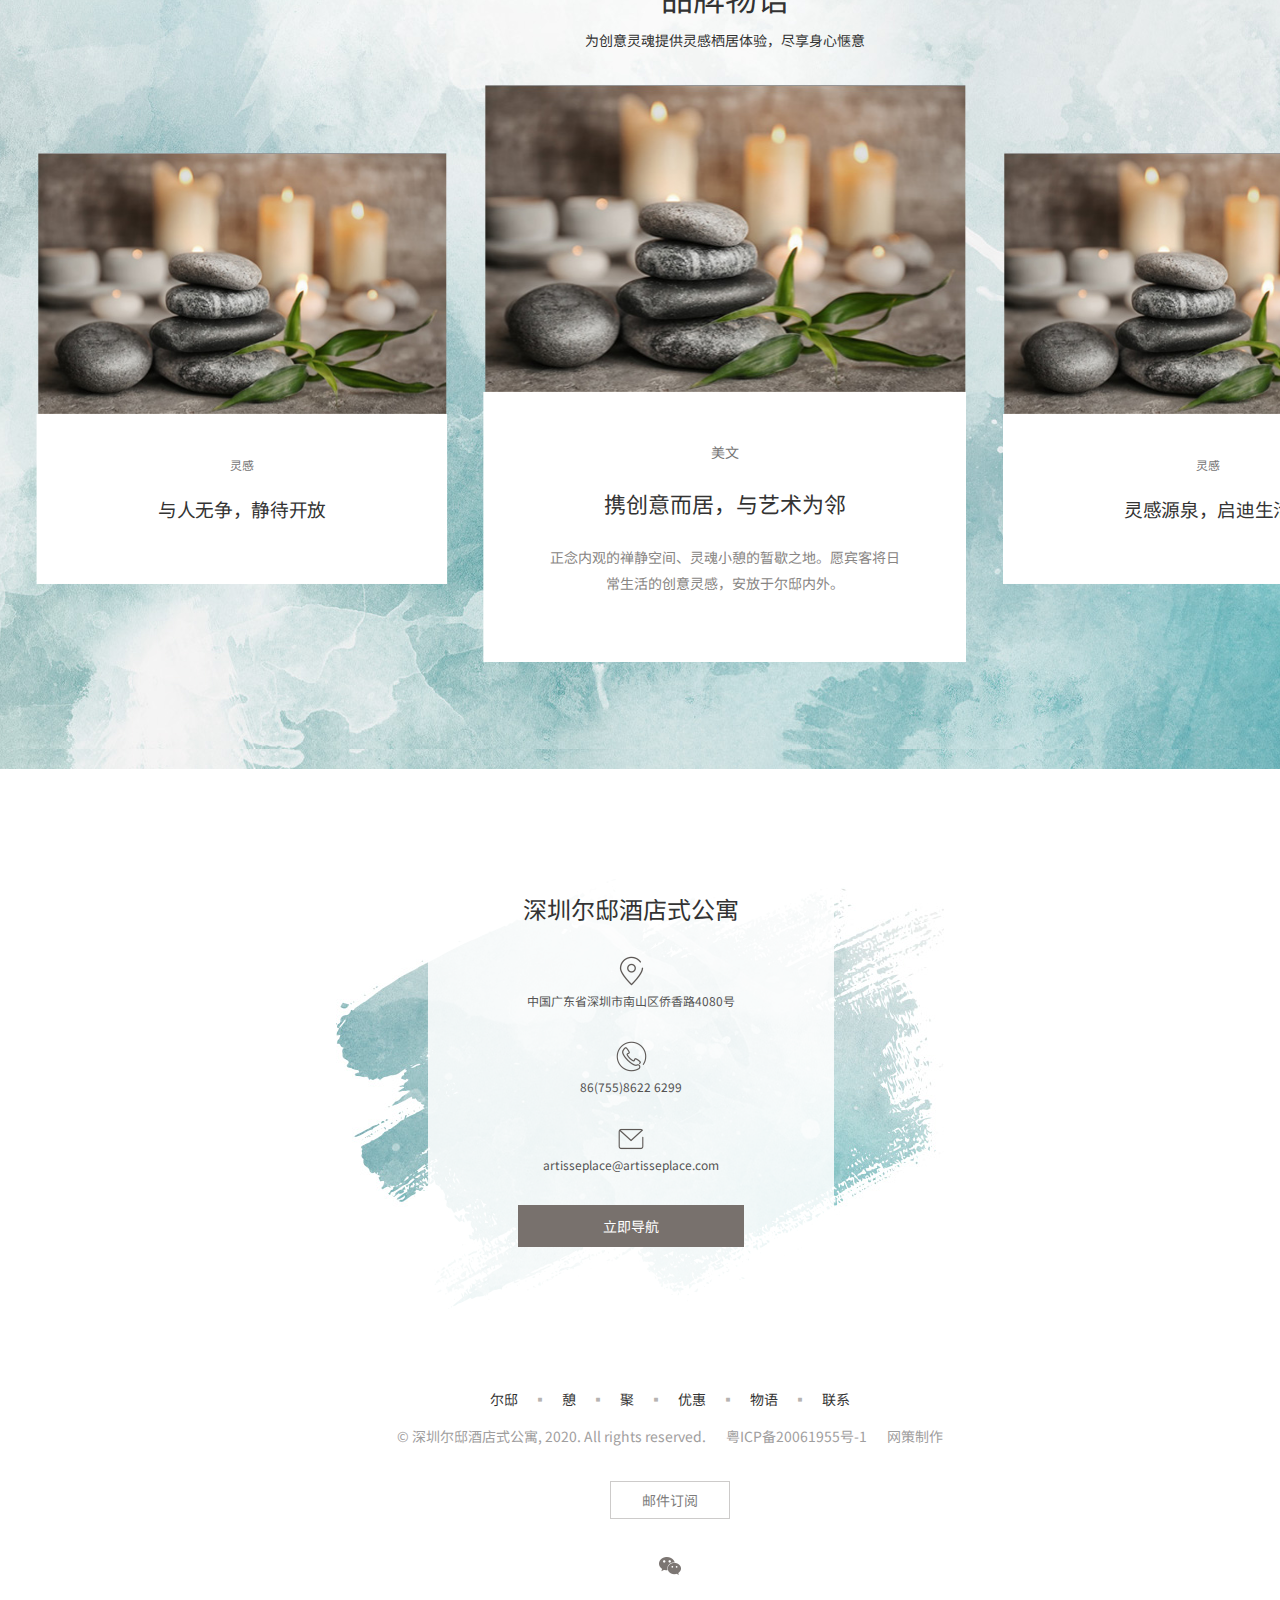
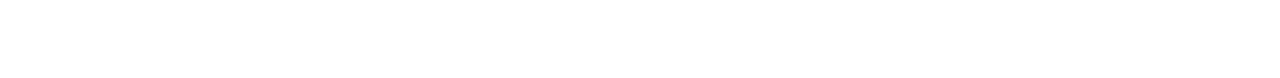
==== commit 258af319: "no commit message" ====
--- a/index.html
+++ b/index.html
@@ -40,8 +40,9 @@
 				<div class="swiper-wrapper">
 					<div class="swiper-slide">
 						<div class="img">
-							<img src="images/banner_01.jpg" >
-							<b></b>
+							<video id="video" loading="lazy" preload="none" loop="" muted="" autoplay="autoplay" playsinline="">
+								<source src="images/video.mp4">
+							</video>
 						</div>
 						<div class="cont">
 							<h3>尔邸</h3>
@@ -169,9 +170,11 @@
 					<img src="images/iimg_03.jpg" >
 				</div>
 				<div class="r">
-					<h3>创意萦造，栖于尔邸</h3>
-					<p>致力于将艺术设计与人文雅居相融，在艺术与人文生活的联结中，萦造独特创意栖居体验。</p>
-					<p>尔邸酒店式公寓，以艺术创意滋养生活灵感，探索当代人的居住需求，为宾客打造安室舒心的创意居所，重新定义高端奢华酒店式公寓。尔邸致力于将艺术设计与人文雅居相融，在艺术与人文生活的联结中，萦造独特创意栖居体验。</p>
+					<a href="" class="as">
+						<h3>创意萦造，栖于尔邸</h3>
+						<p>致力于将艺术设计与人文雅居相融，在艺术与人文生活的联结中，萦造独特创意栖居体验。</p>
+						<p>尔邸酒店式公寓，以艺术创意滋养生活灵感，探索当代人的居住需求，为宾客打造安室舒心的创意居所，重新定义高端奢华酒店式公寓。尔邸致力于将艺术设计与人文雅居相融，在艺术与人文生活的联结中，萦造独特创意栖居体验。</p>
+					</a>
 					<a href="" class="hover btn">查看更多</a>
 				</div>
 			</div>
@@ -190,14 +193,16 @@
 					<div class="c">
 						<img src="images/iimg_13.jpg" >
 						<p>优惠礼遇旨在为您提供优质健康与健身服务，打造充满生气的的住宿体验配备专业，无论是大型商业活动...</p>
-						<a href="">了解更多详情</a>
+						<a href="">了解更多详情
+							<b></b>
+						</a>
 					</div>
 				</div>
 				<div class="swiper-slide">
 					<div class="c">
 						<img src="images/iimg_13.jpg" >
 						<p>优惠礼遇旨在为您提供优质健康与健身服务，打造充满生气的的住宿体验配备专业，无论是大型商业活动...</p>
-						<a href="">了解更多详情</a>
+						<a href="">了解更多详情<b></b></a>
 					</div>
 				</div>
 			</div>
@@ -212,28 +217,40 @@
 					<p class="p3">为创意灵魂提供灵感栖居体验，尽享身心惬意</p>
 					<div class="swiper-wrapper">
 						<div class="swiper-slide">
-							<img src="images/iimg_17.jpg" >
+							<a href="">
+							<div class="img">
+								<img src="images/iimg_17.jpg" >
+							</div>
 							<div class="c">
 								<p class="p">美文</p>
 								<h3>携创意而居，与艺术为邻</h3>
 								<p class="p2">正念内观的禅静空间、灵魂小憩的暂歇之地。愿宾客将日常生活的创意灵感，安放于尔邸内外。</p>
 							</div>
+							</a>
 						</div>
 						<div class="swiper-slide">
-							<img src="images/iimg_17.jpg" >
+							<a href="">
+							<div class="img">
+								<img src="images/iimg_17.jpg" >
+							</div>
 							<div class="c">
 								<p class="p">灵感</p>
 								<h3>灵感源泉，启迪生活</h3>
 								<p class="p2">正念内观的禅静空间、灵魂小憩的暂歇之地。愿宾客将日常生活的创意灵感，安放于尔邸内外。</p>
 							</div>
+							</a>
 						</div>
 						<div class="swiper-slide">
-							<img src="images/iimg_17.jpg" >
+							<a href="">
+							<div class="img">
+								<img src="images/iimg_17.jpg" >
+							</div>
 							<div class="c">
 								<p class="p">灵感</p>
 								<h3>与人无争，静待开放</h3>
 								<p class="p2">正念内观的禅静空间、灵魂小憩的暂歇之地。愿宾客将日常生活的创意灵感，安放于尔邸内外。</p>
 							</div>
+							</a>
 						</div>
 					</div>
 				</div>
--- a/css/style.css
+++ b/css/style.css
@@ -131,6 +131,7 @@
 			.banner{
 				/* height: 100vh; */
 				position: relative;	
+				background: #ccc;
 			}
 			.banner .img img,.banner .img video{
 				width: 100%;
--- a/css/main.css
+++ b/css/main.css
@@ -60,6 +60,15 @@
 			}
 			.about .l{
 				float: left;
+				width: 530px;
+				overflow: hidden;
+			}
+			.about .l img{
+				transition: all 1s;
+			}
+			.about .l:hover img{
+				transform: scale(1.05);
+				transition: all 1s;
 			}
 			.about .r{
 				float: right;
@@ -130,7 +139,23 @@
 				padding: 45px 0 30px;
 			}
 			.iyouhui .c a{
-				text-decoration: underline;
+				position: relative;
+			}
+			.iyouhui .c a:hover{
+				text-decoration: none;
+			}
+			.iyouhui .c a b{
+				position: absolute;
+				height: 1px;
+				width: 0;
+				bottom: 0;
+				background: #333;
+				left: 0;
+				transition: all .3s;
+			}
+			.iyouhui .c a:hover b{
+				width: 100%;
+				transition: all .3s;
 			}
 			.swiper-button-next:after,.swiper-button-prev:after{
 				display: none;
@@ -251,6 +276,7 @@
 				left: 277px;
 				width: 700px;
 				padding-left: 45px;
+				border-radius: 0;
 			}
 			.header.headers{
 				position: static;
@@ -893,4 +919,24 @@
 			}
 			.orderl{
 				padding: 0 0 70px;
+			}
+			.bookl .btn:hover{
+				background: #f2f0e9;
+			}
+			.about .r .as:hover{
+				text-decoration: none;
+			}
+			.ipinpai .img{
+				height: 307px;
+				overflow: hidden;
+			}
+			.ipinpai .img img:hover{
+				transform: scale(1.1);
+				transition: all 1s;
+			}
+			.ipinpai .img img{
+				transition: all 1s;
+			}
+			.ipinpai .swiper-slide a:hover{
+				text-decoration: none;
 			}